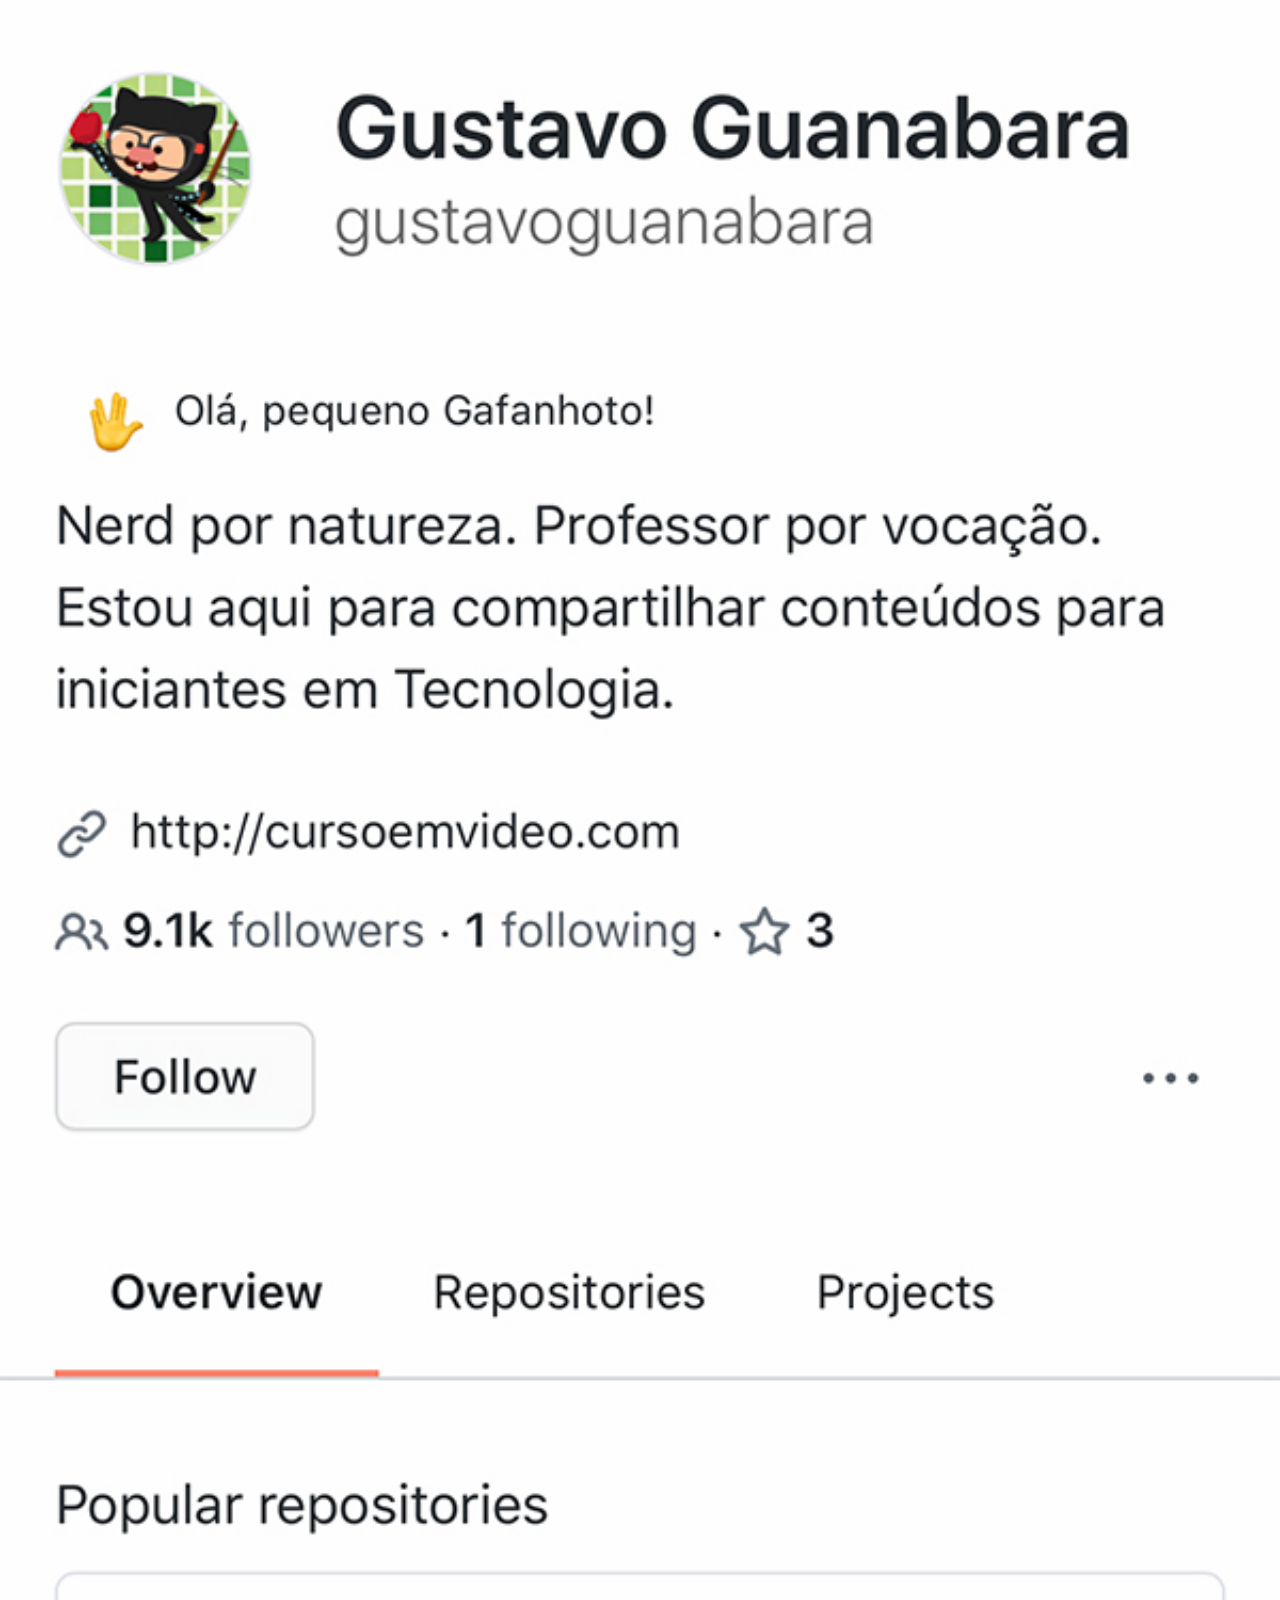
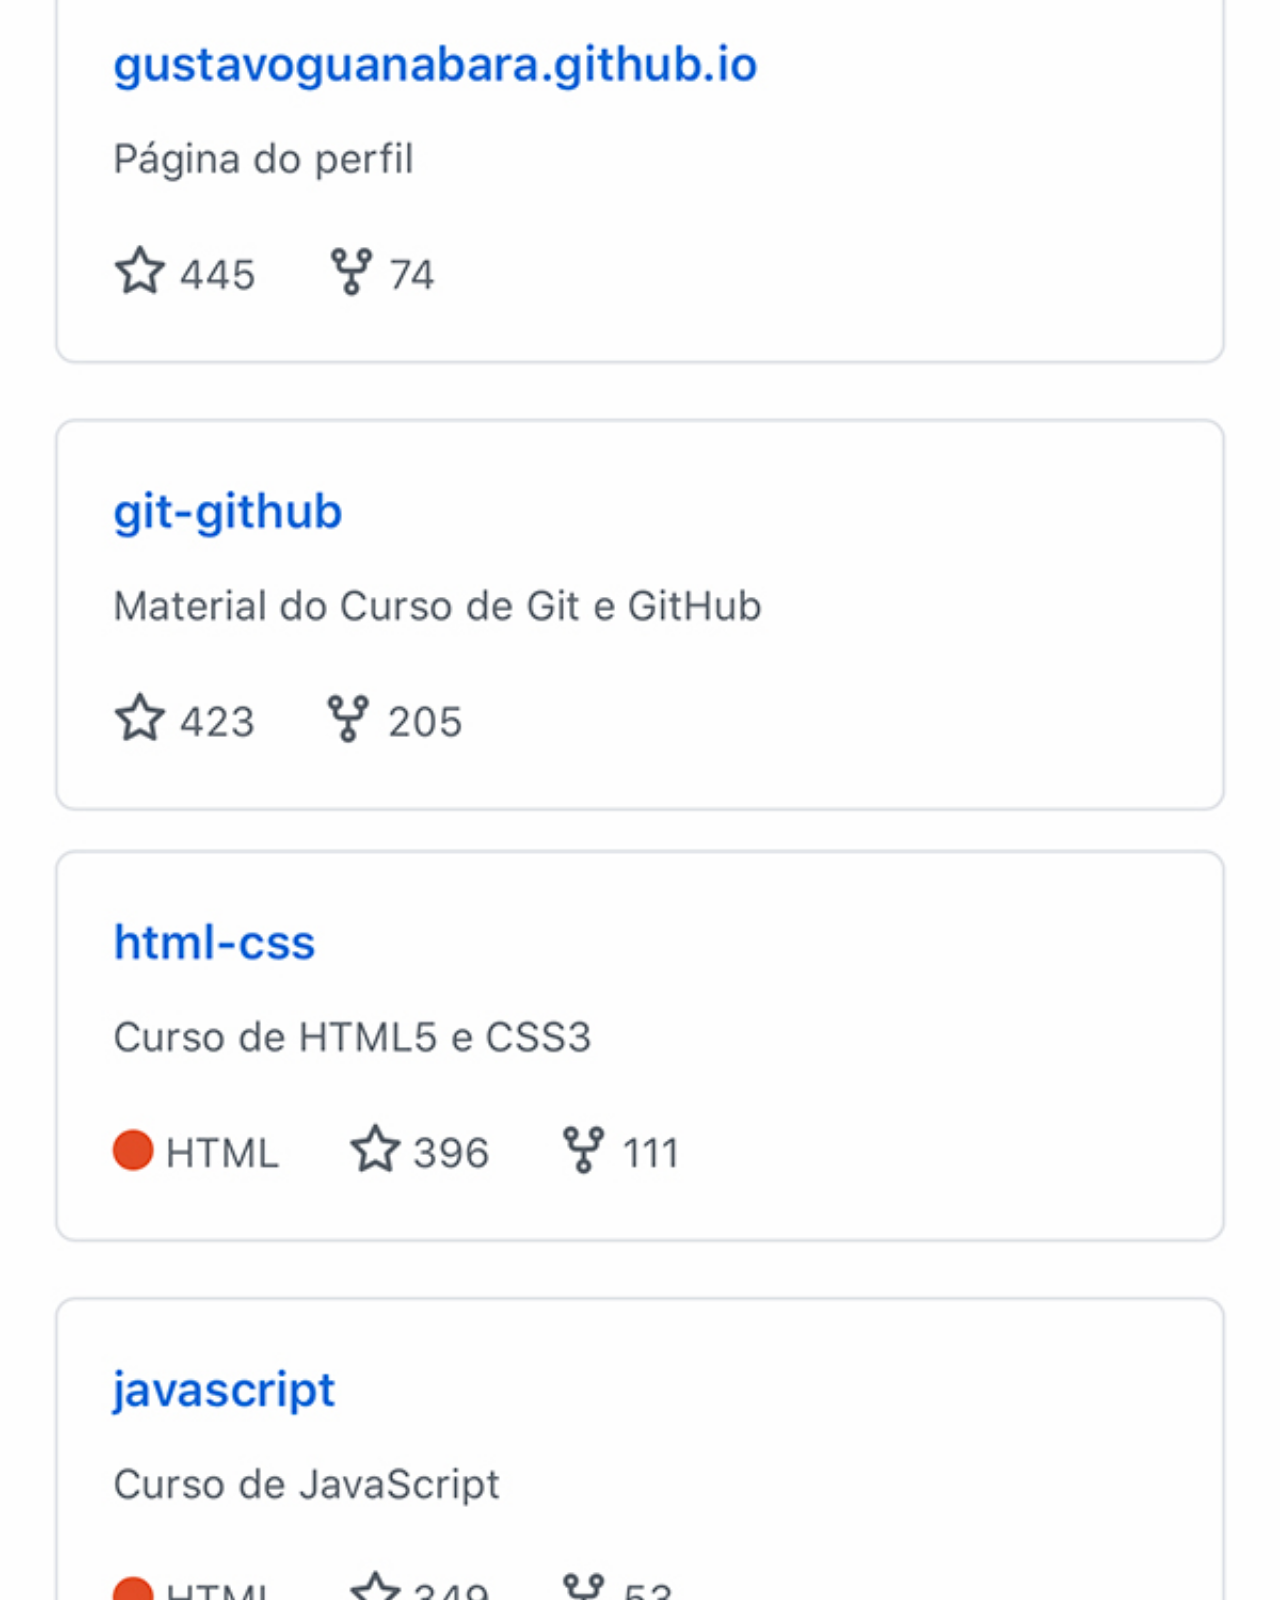
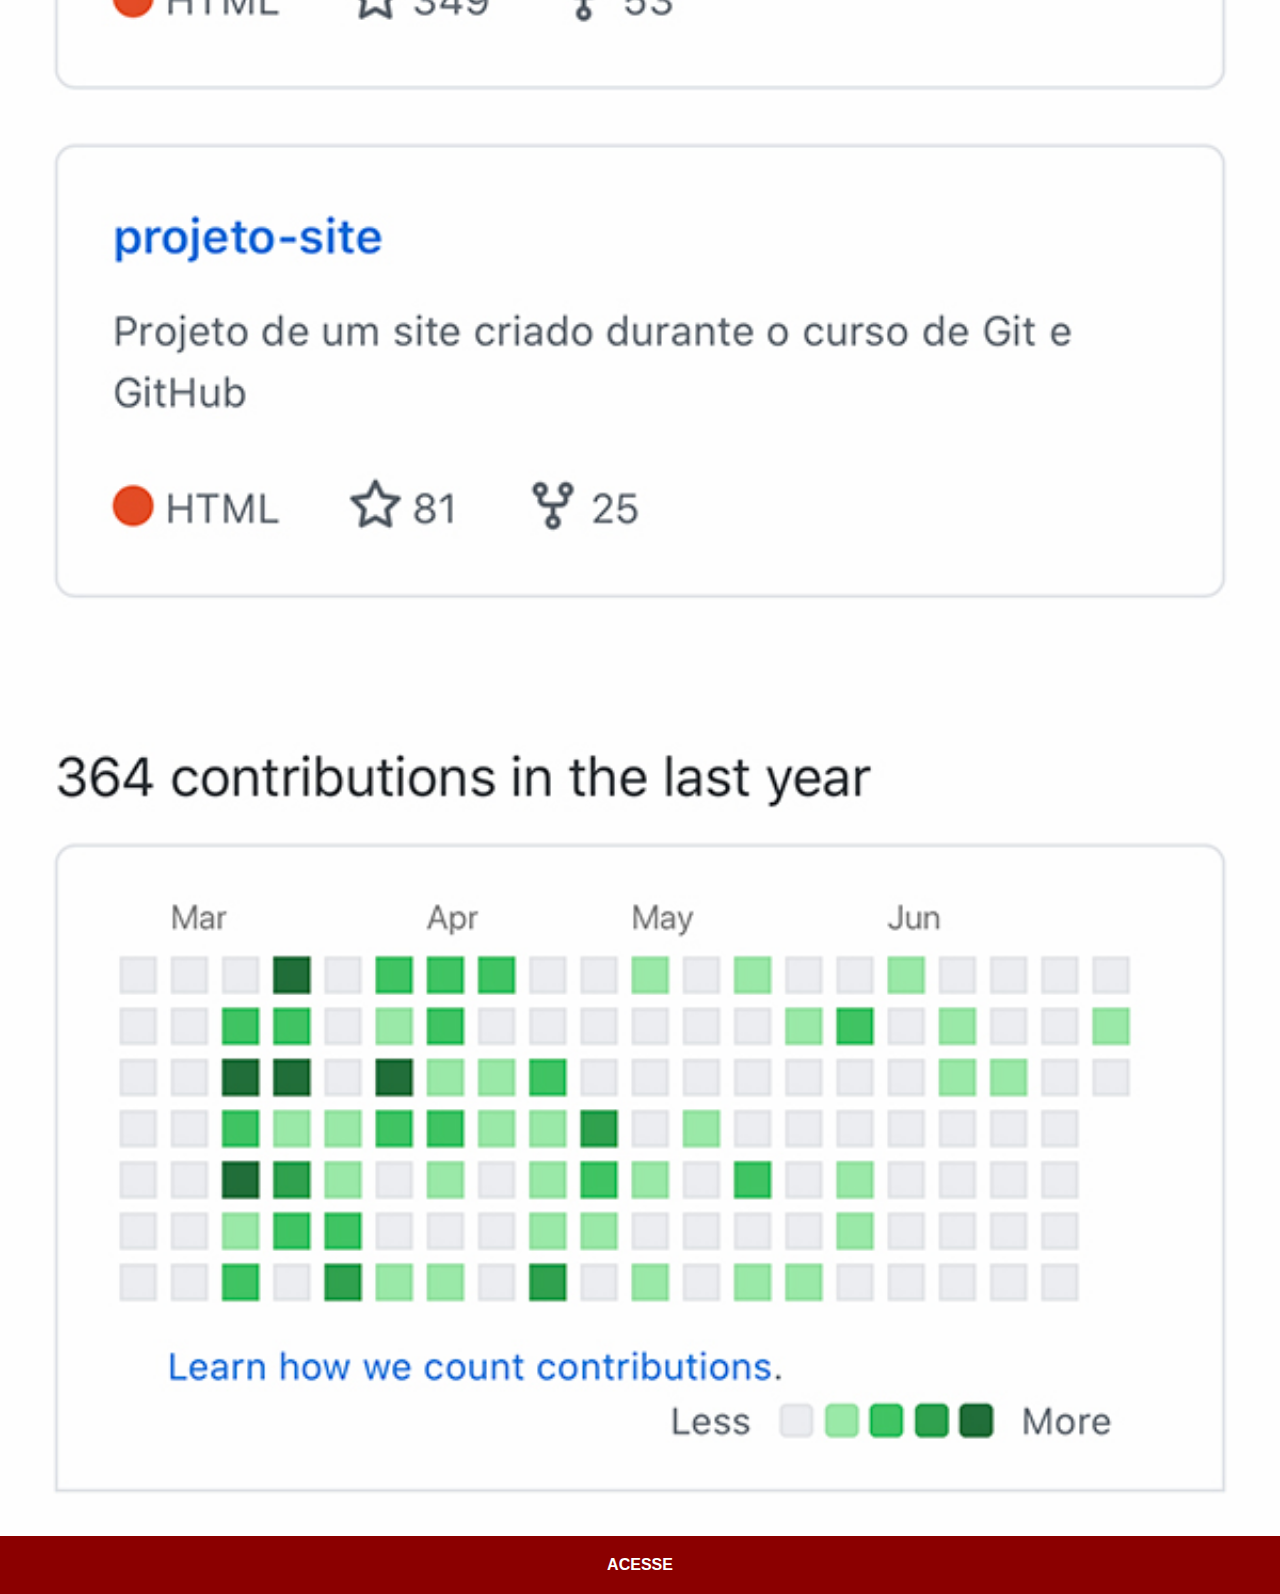
==== github.html @ 70488110 "estilo site redes sociais" ====
<!DOCTYPE html>
<html lang="pt-br">
<head>
    <meta charset="UTF-8">
    <meta name="viewport" content="width=device-width, initial-scale=1.0">
    <title>GitHub</title>
    <link rel="stylesheet" href="estilos/social.css">
</head>
<body>
    <img src="imagens/tela-github.jpg" alt="GitHub">
    <a href="https://github.com/orafaelmatos" target="_blank">ACESSE</a>
</body>
</html>
---- estilos/social.css ----
@charset "UTF-8";

* {
    margin: 0px;
    padding: 0px;
    font-family: Arial, Helvetica, sans-serif;
}

::-webkit-scrollbar {
    width: 0px;
    padding: 0px;
}

img {
    width: 100vw;
}

a {
    display: block;
    background-color: darkred;
    color: white;
    padding: 20px;
    text-align: center;
    text-decoration: none;
    font-weight: bold;
}

a:hover {
    background-color: red;
    transform: translate(-1px, -1px);
    transition: 0.2s;
}
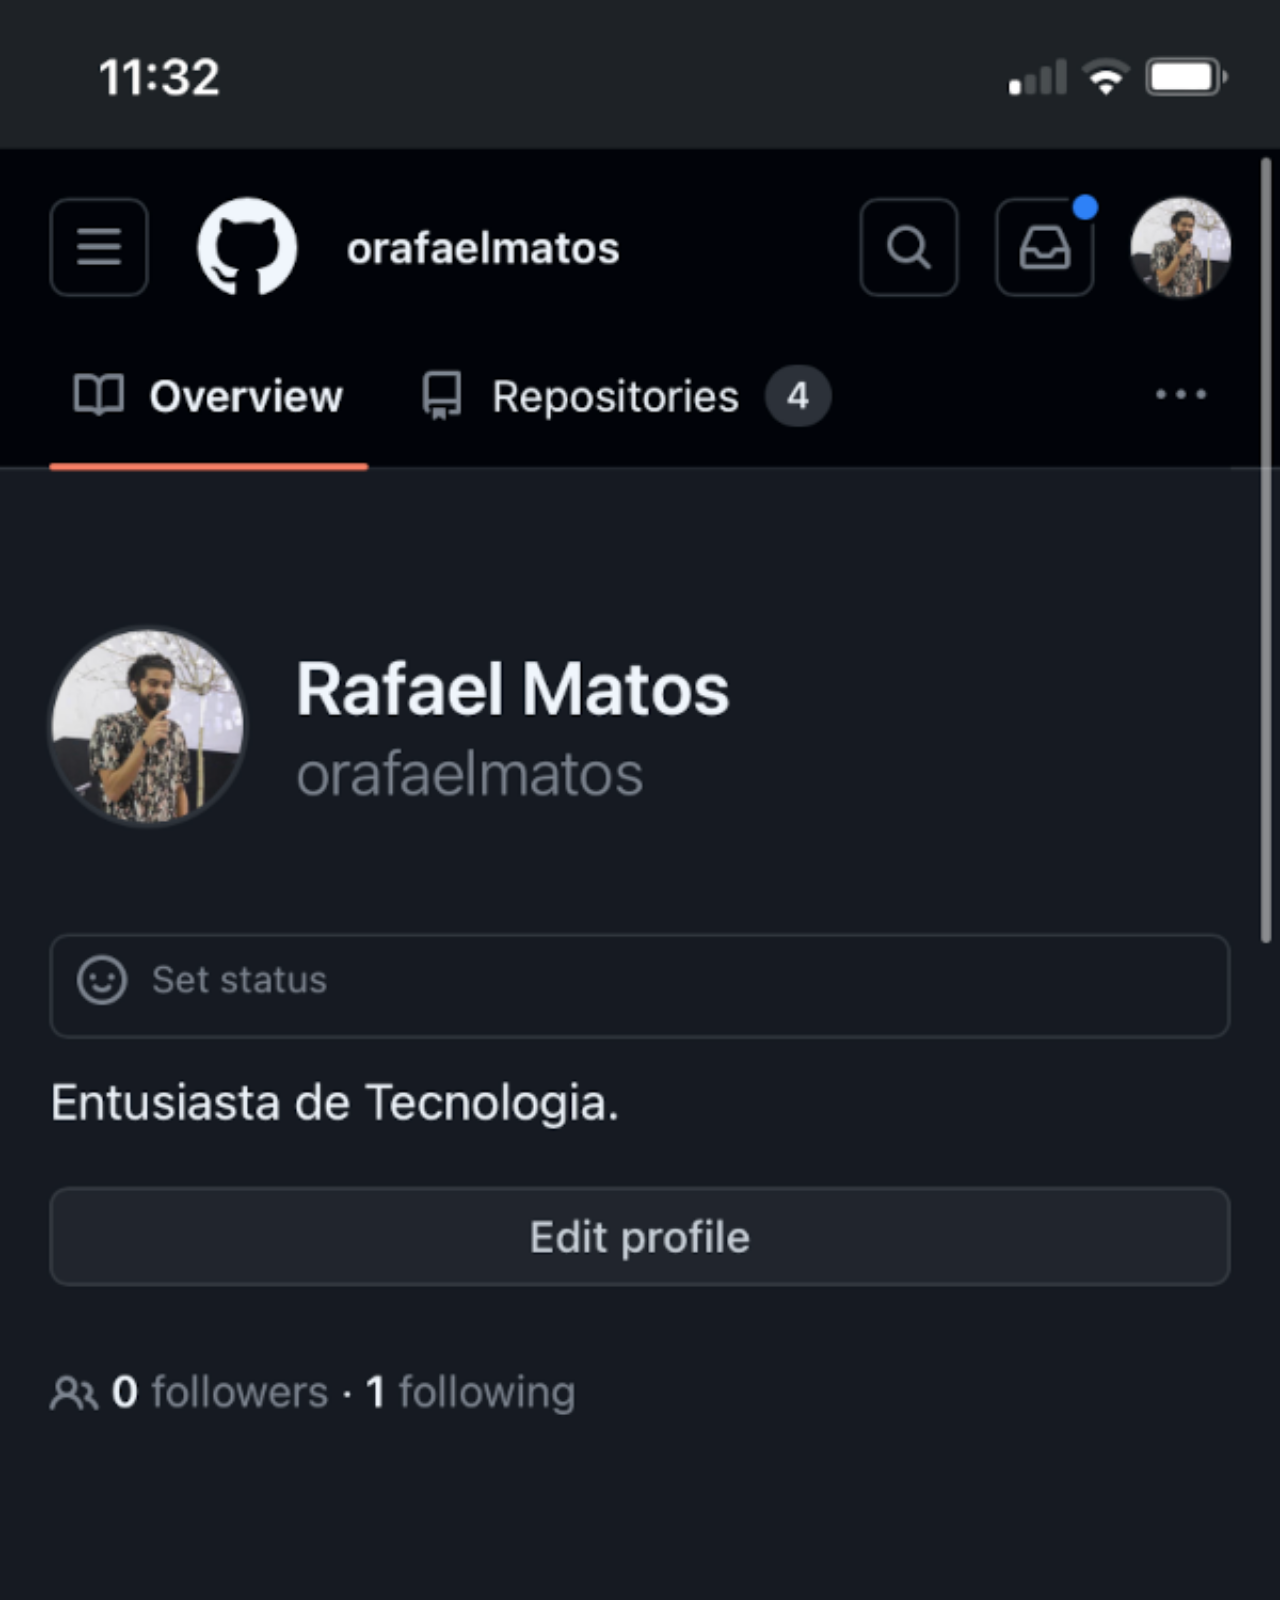
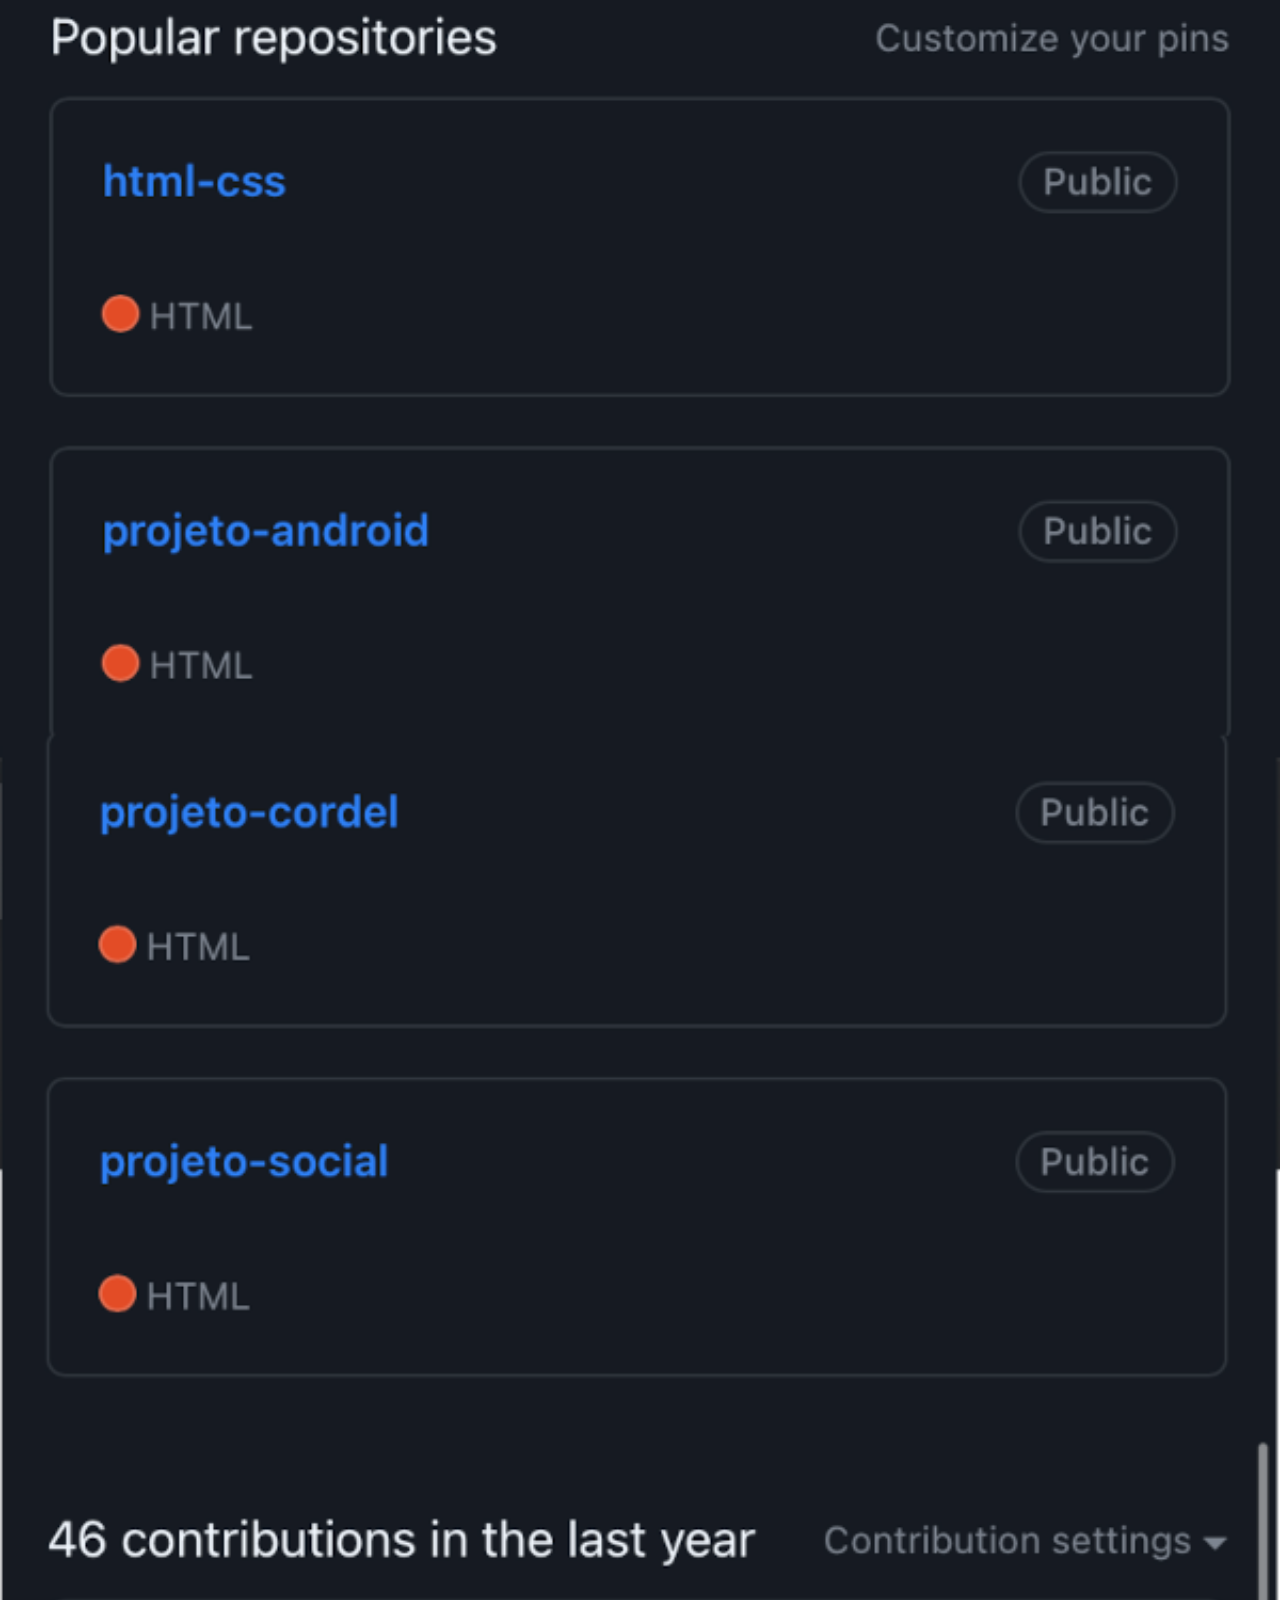
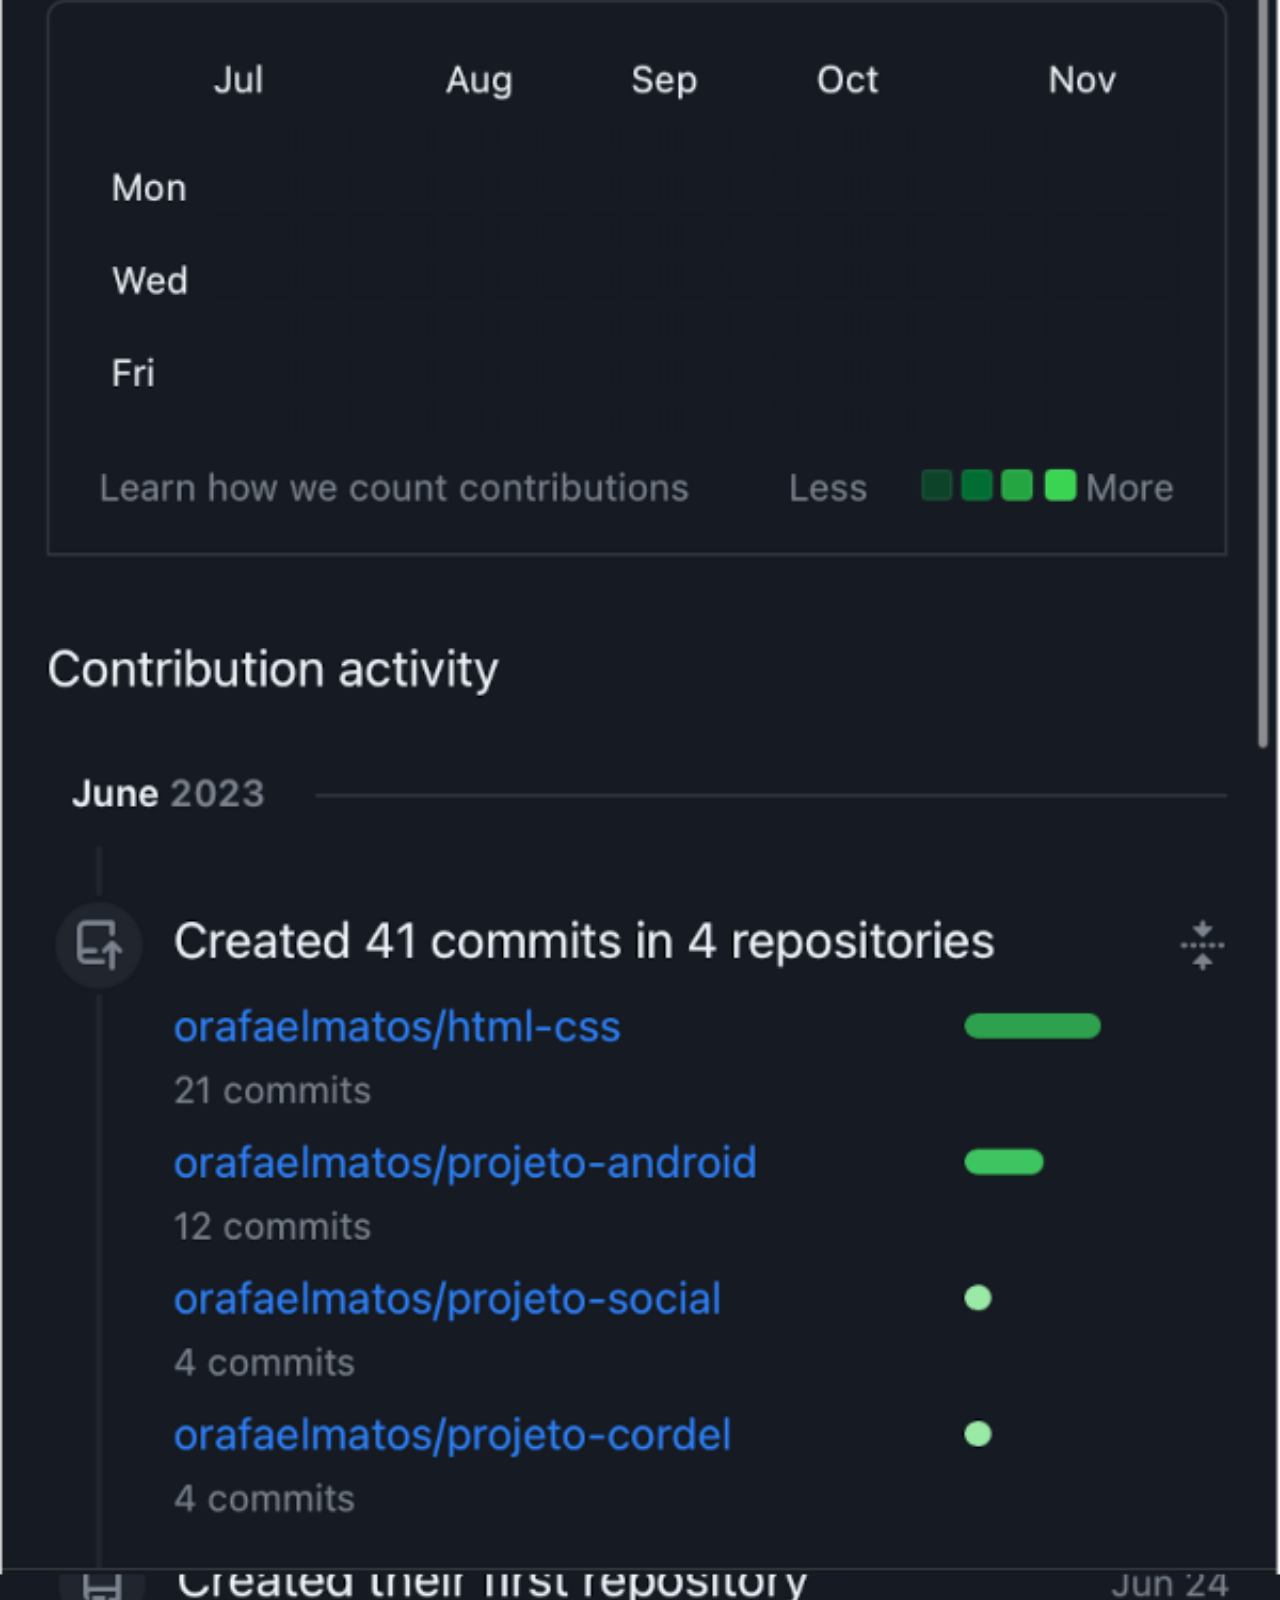
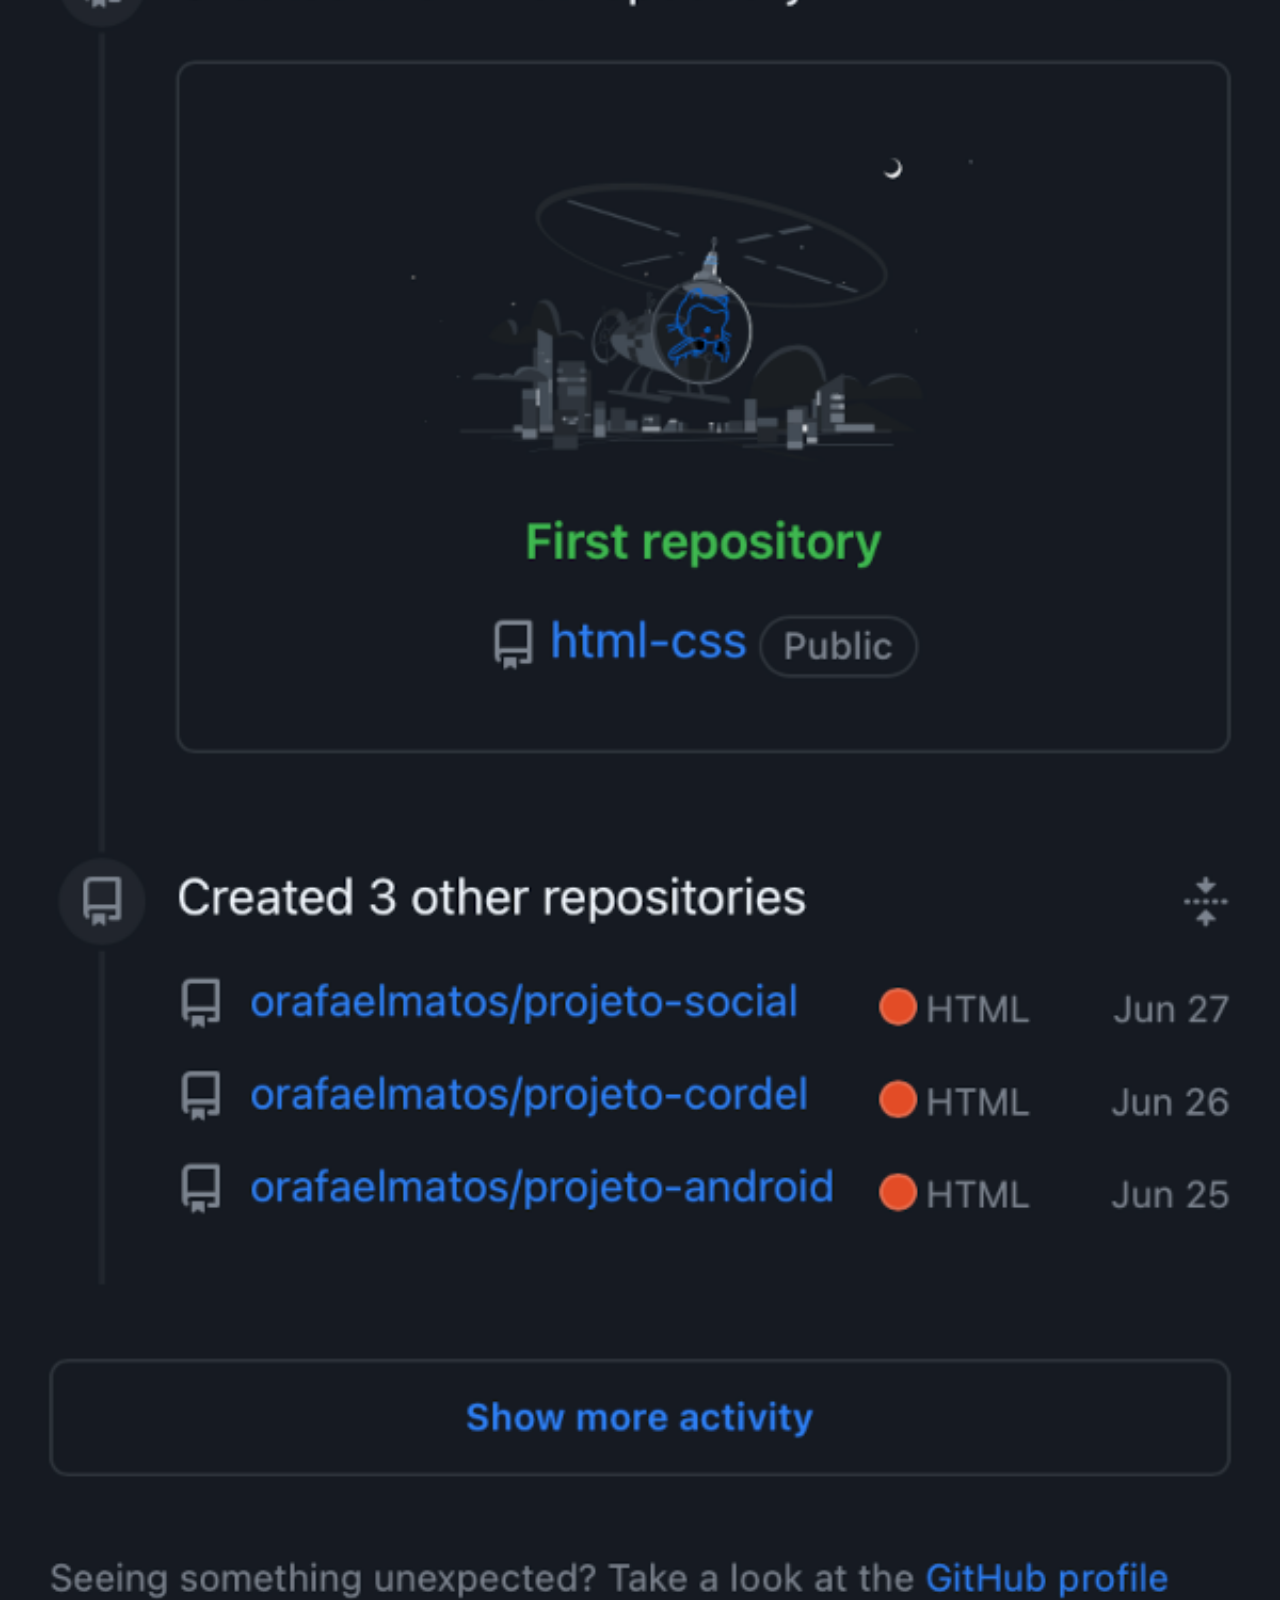
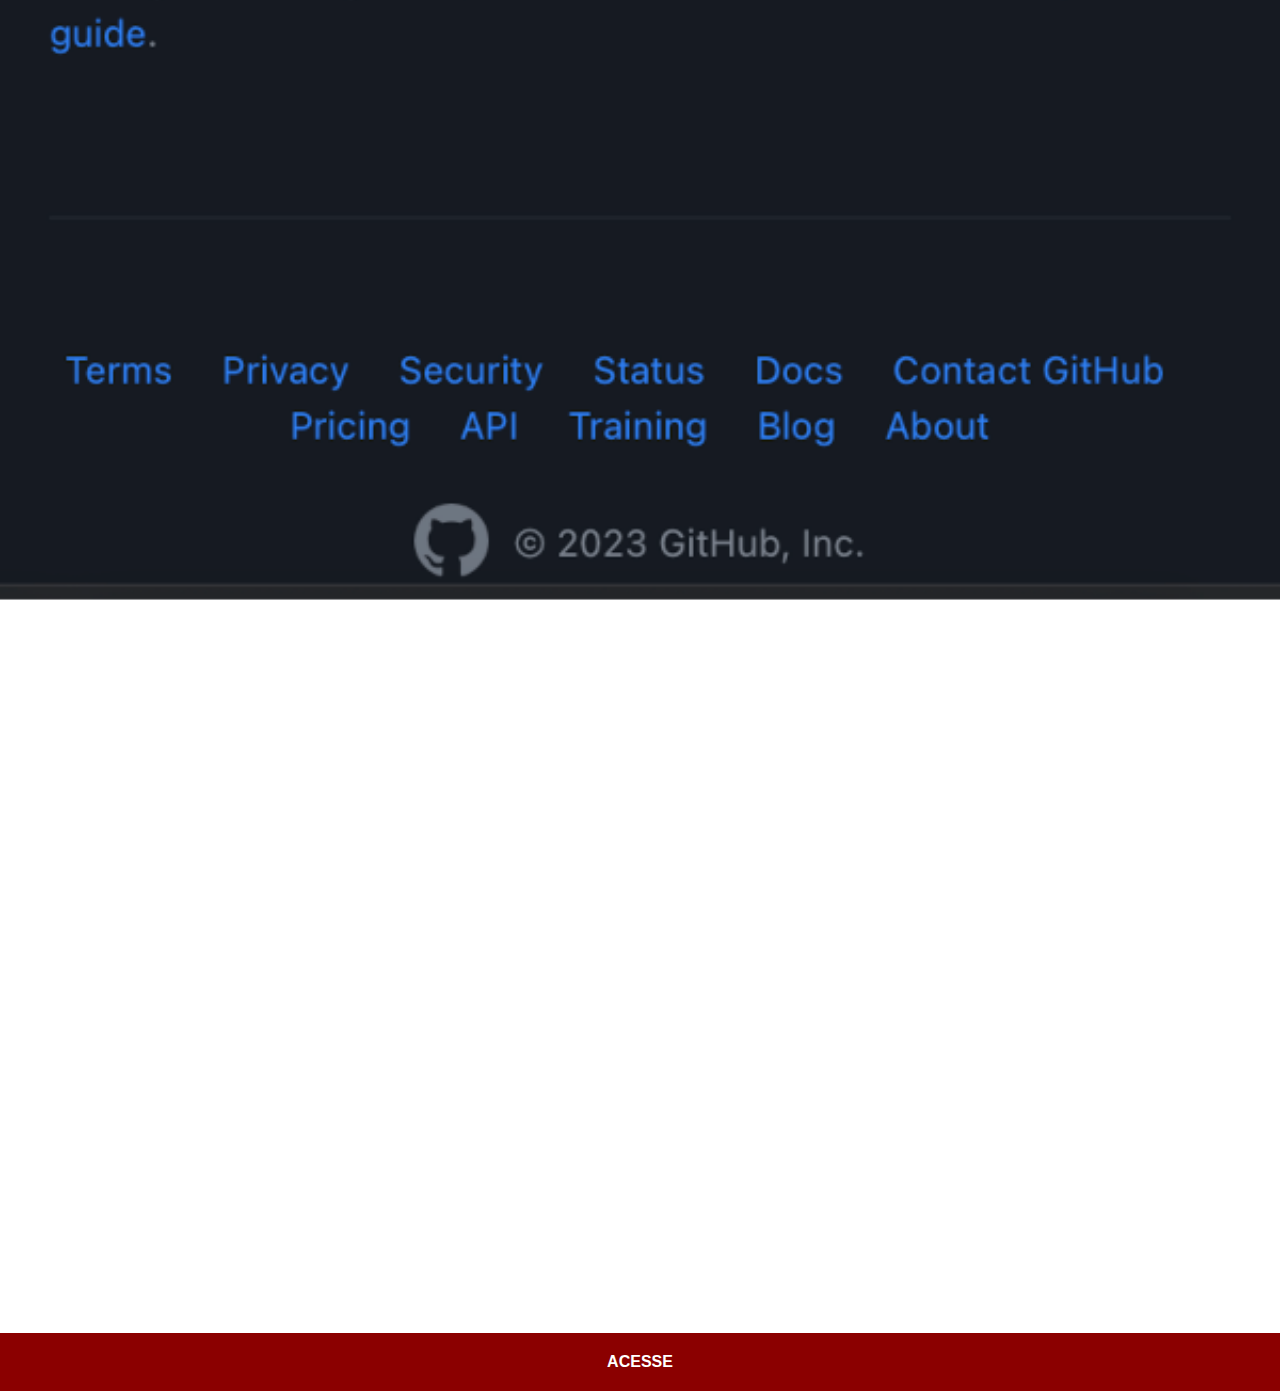
==== commit 262fd91f: "alternado imagens" ====
--- a/github.html
+++ b/github.html
@@ -7,7 +7,7 @@
     <link rel="stylesheet" href="estilos/social.css">
 </head>
 <body>
-    <img src="imagens/tela-github.jpg" alt="GitHub">
+    <img src="imagens/tela-github.PNG" alt="GitHub">
     <a href="https://github.com/orafaelmatos" target="_blank">ACESSE</a>
 </body>
 </html>